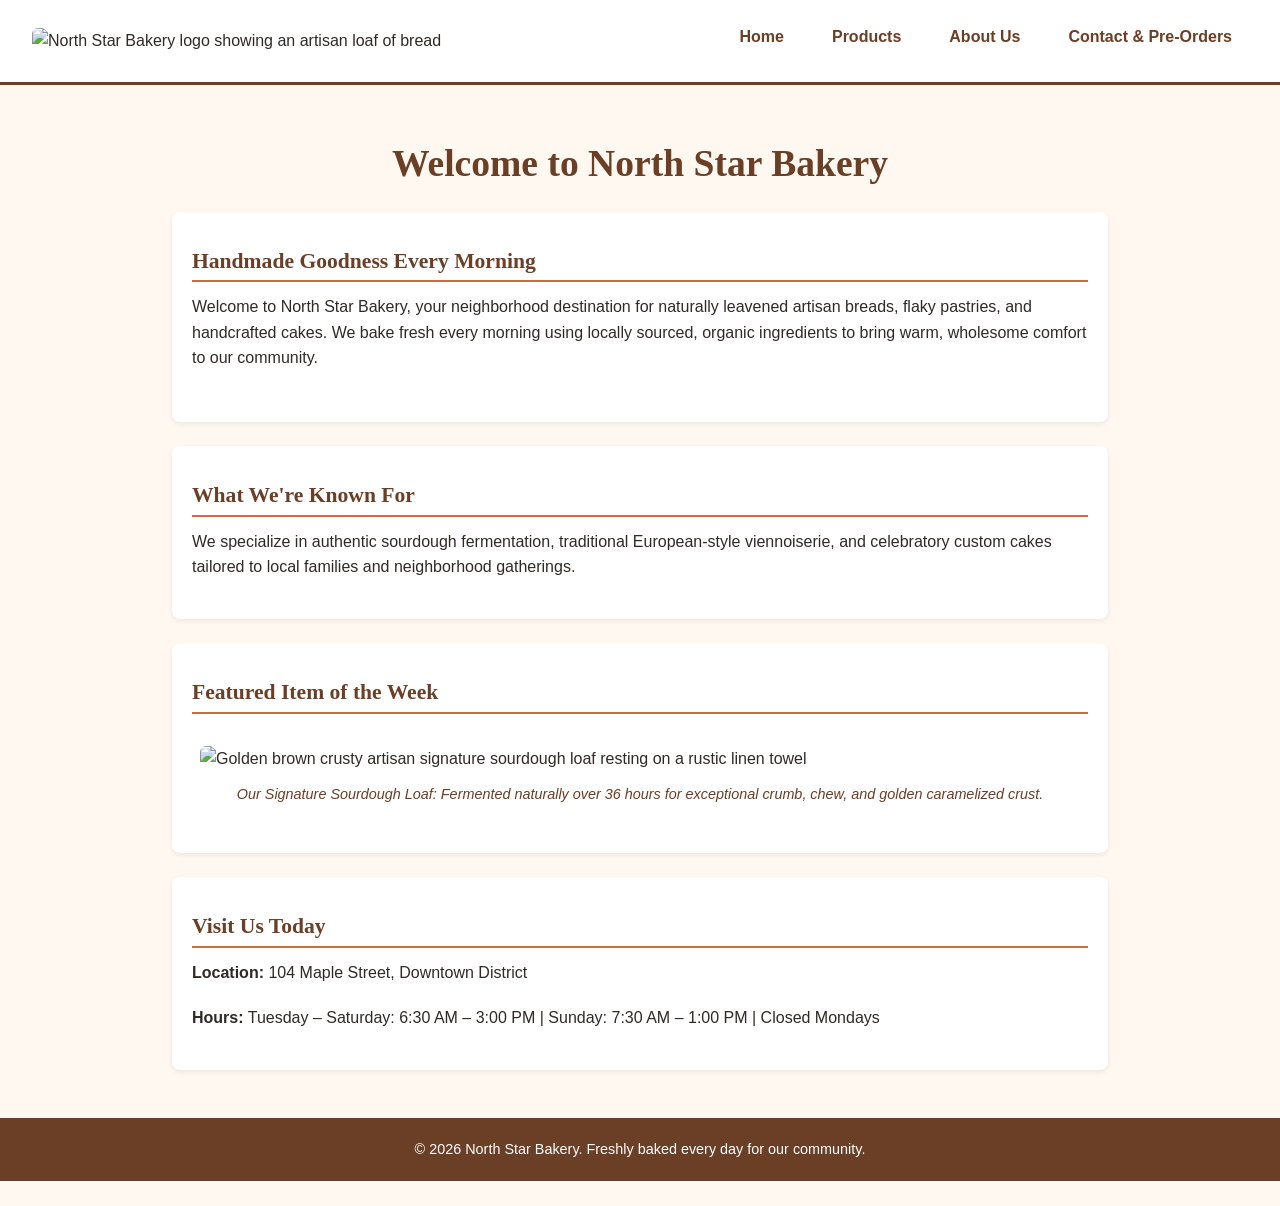
==== index.html @ 1c33c774 "Add files via upload" ====
<!DOCTYPE html>
<html lang="en">
<head>
    <meta charset="UTF-8">
    <meta name="viewport" content="width=device-width, initial-scale=1.0">
    <title>North Star Bakery | Home</title>
    <link rel="stylesheet" href="styles.css">
</head>
<body>
    <header>
        <img src="bakery-logo.png" alt="North Star Bakery logo showing an artisan loaf of bread">
        <nav aria-label="Main Navigation">
            <ul>
                <li><a href="index.html">Home</a></li>
                <li><a href="products.html">Products</a></li>
                <li><a href="about.html">About Us</a></li>
                <li><a href="contact.html">Contact &amp; Pre-Orders</a></li>
            </ul>
        </nav>
    </header>
    <main>
        <h1>Welcome to North Star Bakery</h1>
        <section>
            <h2>Handmade Goodness Every Morning</h2>
            <p>Welcome to North Star Bakery, your neighborhood destination for naturally leavened artisan breads, flaky pastries, and handcrafted cakes. We bake fresh every morning using locally sourced, organic ingredients to bring warm, wholesome comfort to our community.</p>
            <picture>
                <source media="(min-width: 768px)" srcset="bakery-feature-large.jpg">
                <img src="bakery-feature-small.jpg" alt="A warm rustic display of freshly baked artisan breads and golden pastries">
            </picture>
        </section>
        <section>
            <h2>What We're Known For</h2>
            <p>We specialize in authentic sourdough fermentation, traditional European-style viennoiserie, and celebratory custom cakes tailored to local families and neighborhood gatherings.</p>
        </section>
        <section>
            <h2>Featured Item of the Week</h2>
            <figure>
                <img src="bakery-signature-loaf.jpg" alt="Golden brown crusty artisan signature sourdough loaf resting on a rustic linen towel">
                <figcaption>Our Signature Sourdough Loaf: Fermented naturally over 36 hours for exceptional crumb, chew, and golden caramelized crust.</figcaption>
            </figure>
        </section>
        <section>
            <h2>Visit Us Today</h2>
            <p><strong>Location:</strong> 104 Maple Street, Downtown District</p>
            <p><strong>Hours:</strong> Tuesday &ndash; Saturday: 6:30 AM &ndash; 3:00 PM | Sunday: 7:30 AM &ndash; 1:00 PM | Closed Mondays</p>
        </section>
    </main>
    <footer>
        <p>&copy; 2026 North Star Bakery. Freshly baked every day for our community.</p>
    </footer>
</body>
</html>
---- styles.css ----
:root {
    --bg-cream: #FFF8F0;
    --text-charcoal: #2F2A26;
    --brand-brown: #6B3E26;
    --accent-terracotta: #C86D3B;
    --surface-white: #FFFFFF;
}

* {
    box-sizing: border-box;
    margin: 0;
    padding: 0;
}

body {
    background-color: var(--bg-cream);
    color: var(--text-charcoal);
    font-family: 'Open Sans', -apple-system, BlinkMacSystemFont, "Segoe UI", Roboto, sans-serif;
    font-size: 1rem;
    line-height: 1.6;
    display: flex;
    flex-direction: column;
    min-height: 100vh;
}

h1, h2, h3, legend {
    font-family: 'Playfair Display', Georgia, serif;
    color: var(--brand-brown);
    font-weight: 700;
    line-height: 1.25;
    margin-bottom: 0.75rem;
}

h1 {
    font-size: 1.85rem;
    text-align: center;
    margin: 1.5rem 0 1rem;
}

h2 {
    font-size: 1.35rem;
    border-bottom: 2px solid var(--accent-terracotta);
    padding-bottom: 0.35rem;
    margin-top: 1rem;
}

p, ul, figure, form {
    margin-bottom: 1.2rem;
}

ul {
    padding-left: 1.5rem;
}

li {
    margin-bottom: 0.5rem;
}

header {
    background-color: var(--surface-white);
    border-bottom: 3px solid var(--brand-brown);
    padding: 1rem;
    display: flex;
    flex-direction: column;
    align-items: center;
    gap: 0.75rem;
}

header img {
    max-height: 70px;
    width: auto;
}

nav ul {
    list-style: none;
    padding: 0;
    margin: 0;
    display: flex;
    flex-direction: column;
    width: 100%;
    gap: 0.5rem;
}

nav a {
    display: block;
    text-align: center;
    text-decoration: none;
    color: var(--brand-brown);
    font-weight: 600;
    padding: 0.5rem 1rem;
    border-radius: 4px;
    transition: background-color 0.2s ease, color 0.2s ease;
}

nav a:hover,
nav a:focus {
    background-color: var(--brand-brown);
    color: var(--surface-white);
}

main {
    flex: 1;
    width: 100%;
    max-width: 1000px;
    margin: 0 auto;
    padding: 1rem;
}

section {
    background-color: var(--surface-white);
    padding: 1.25rem;
    margin-bottom: 1.5rem;
    border-radius: 8px;
    box-shadow: 0 2px 5px rgba(47, 42, 38, 0.08);
}

img, video {
    max-width: 100%;
    height: auto;
    border-radius: 6px;
    display: block;
    margin: 0.75rem 0;
}

figure {
    background: var(--surface-white);
    padding: 0.5rem;
    border-radius: 6px;
}

figcaption {
    font-size: 0.9rem;
    font-style: italic;
    color: var(--brand-brown);
    margin-top: 0.5rem;
    text-align: center;
}

fieldset {
    border: 1px solid #D8CFC4;
    border-radius: 6px;
    padding: 1rem;
    margin-bottom: 1.25rem;
    background-color: var(--bg-cream);
}

legend {
    padding: 0 0.5rem;
    font-size: 1.15rem;
}

label {
    font-weight: 600;
    display: inline-block;
    margin-bottom: 0.25rem;
}

input[type="text"],
input[type="email"],
input[type="tel"],
input[type="date"],
select,
textarea {
    width: 100%;
    padding: 0.65rem;
    border: 1px solid #C4B8AA;
    border-radius: 4px;
    font-family: inherit;
    font-size: 0.95rem;
    color: var(--text-charcoal);
    background-color: var(--surface-white);
}

input:focus,
select:focus,
textarea:focus {
    outline: 2px solid var(--accent-terracotta);
    border-color: var(--accent-terracotta);
}

button[type="submit"] {
    background-color: var(--brand-brown);
    color: var(--surface-white);
    border: none;
    padding: 0.85rem 1.75rem;
    font-size: 1rem;
    font-weight: 700;
    border-radius: 4px;
    cursor: pointer;
    transition: background-color 0.2s ease;
}

button[type="submit"]:hover {
    background-color: var(--accent-terracotta);
}

footer {
    background-color: var(--brand-brown);
    color: var(--surface-white);
    text-align: center;
    padding: 1.25rem;
    font-size: 0.9rem;
    margin-top: auto;
}

footer p {
    margin: 0;
}

@media (min-width: 768px) {
    header {
        flex-direction: row;
        justify-content: space-between;
        padding: 1rem 2rem;
    }

    nav ul {
        flex-direction: row;
        width: auto;
        gap: 1rem;
    }

    h1 {
        font-size: 2.35rem;
        margin: 2rem 0 1.5rem;
    }

    main {
        padding: 1.5rem 2rem;
    }
}
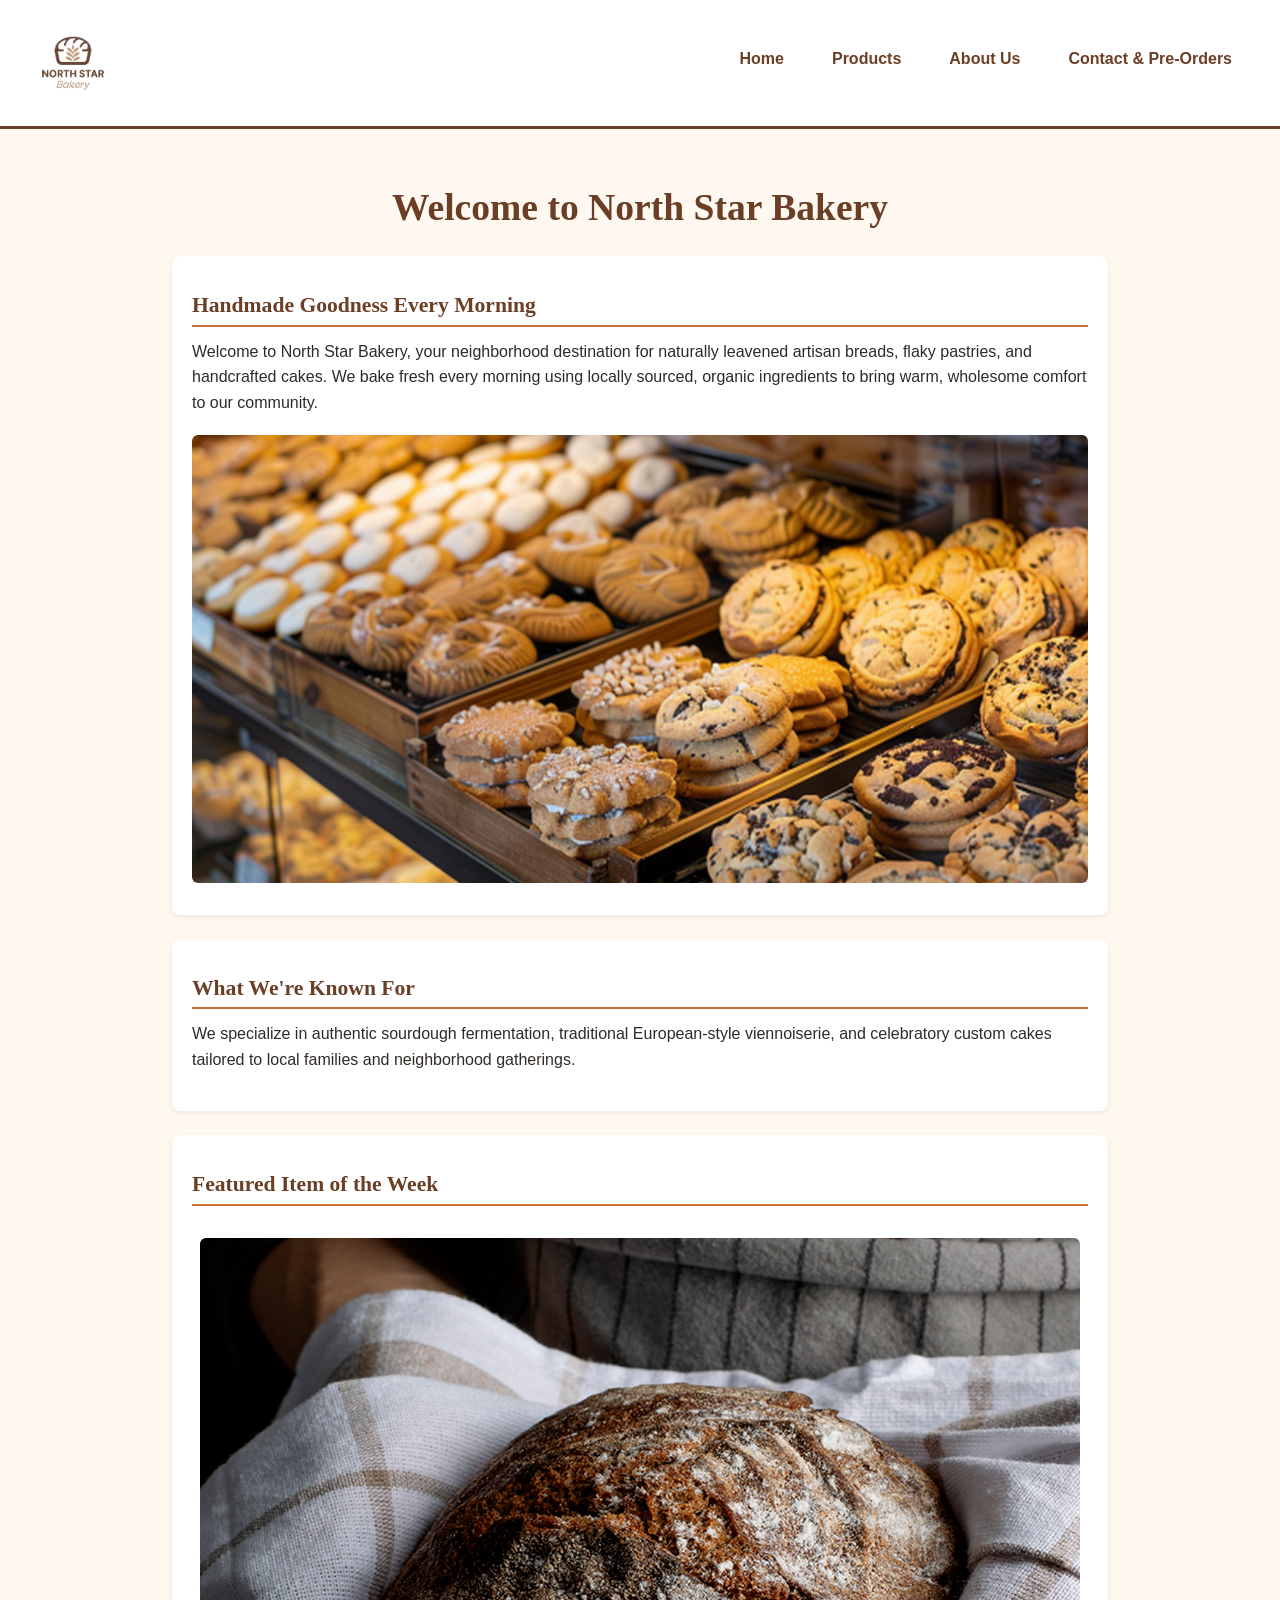
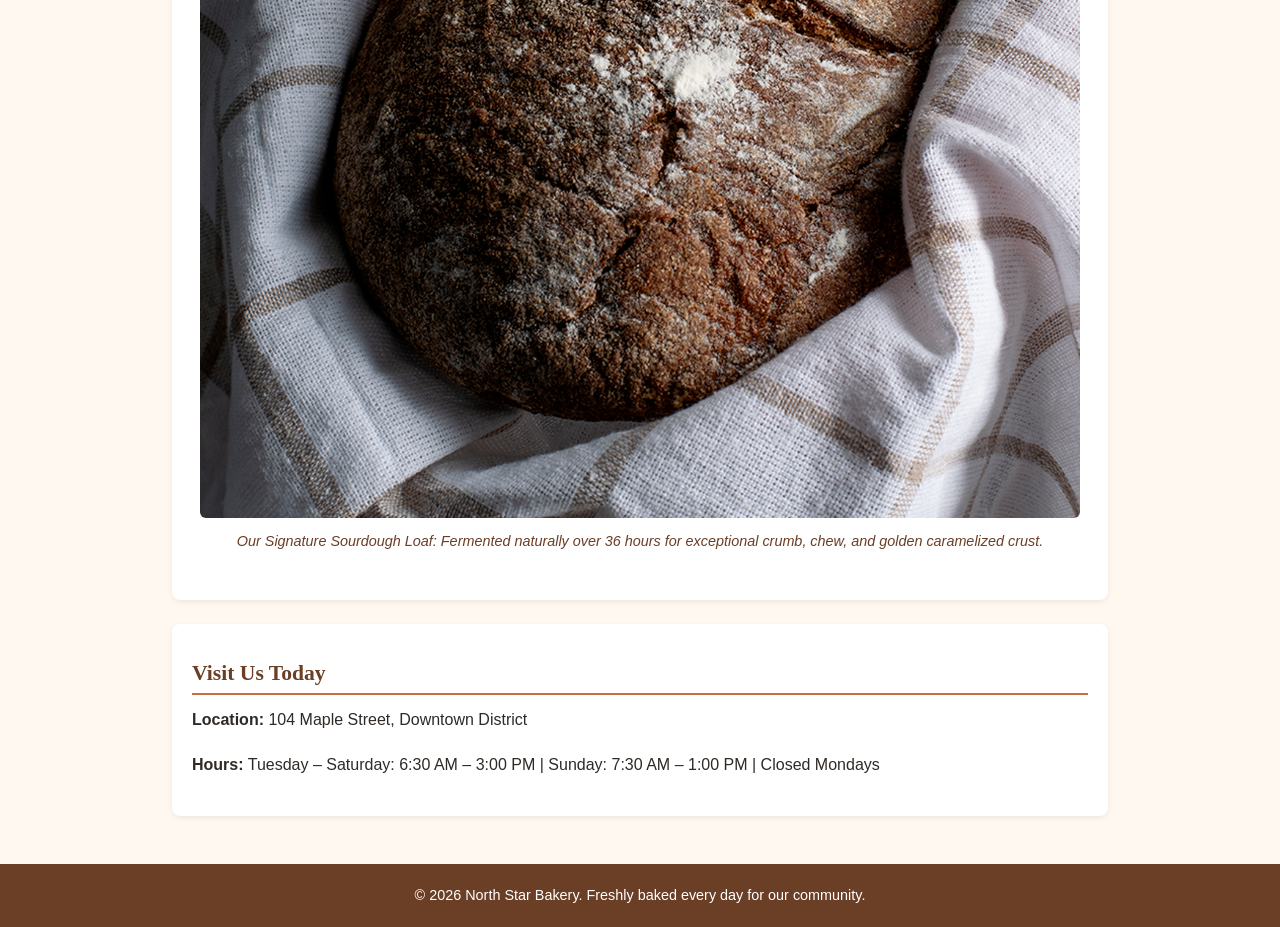
==== commit d7b20e76: "Add files via upload" ====
--- a/index.html
+++ b/index.html
@@ -8,7 +8,7 @@
 </head>
 <body>
     <header>
-        <img src="bakery-logo.png" alt="North Star Bakery logo showing an artisan loaf of bread">
+        <img src="bakery-logo_c.png" alt="North Star Bakery logo showing an artisan loaf of bread">
         <nav aria-label="Main Navigation">
             <ul>
                 <li><a href="index.html">Home</a></li>
@@ -20,12 +20,14 @@
     </header>
     <main>
         <h1>Welcome to North Star Bakery</h1>
+        
         <section>
             <h2>Handmade Goodness Every Morning</h2>
             <p>Welcome to North Star Bakery, your neighborhood destination for naturally leavened artisan breads, flaky pastries, and handcrafted cakes. We bake fresh every morning using locally sourced, organic ingredients to bring warm, wholesome comfort to our community.</p>
+            
             <picture>
-                <source media="(min-width: 768px)" srcset="bakery-feature-large.jpg">
-                <img src="bakery-feature-small.jpg" alt="A warm rustic display of freshly baked artisan breads and golden pastries">
+                <source media="(min-width: 768px)" srcset="bakery-feature-large_c.png">
+                <img src="bakery-feature-small_c.png" alt="A warm rustic display of freshly baked artisan breads and golden pastries">
             </picture>
         </section>
         <section>
@@ -35,7 +37,7 @@
         <section>
             <h2>Featured Item of the Week</h2>
             <figure>
-                <img src="bakery-signature-loaf.jpg" alt="Golden brown crusty artisan signature sourdough loaf resting on a rustic linen towel">
+                <img src="bakery-signature-loaf_c.png" alt="Golden brown crusty artisan signature sourdough loaf resting on a rustic linen towel">
                 <figcaption>Our Signature Sourdough Loaf: Fermented naturally over 36 hours for exceptional crumb, chew, and golden caramelized crust.</figcaption>
             </figure>
         </section>
